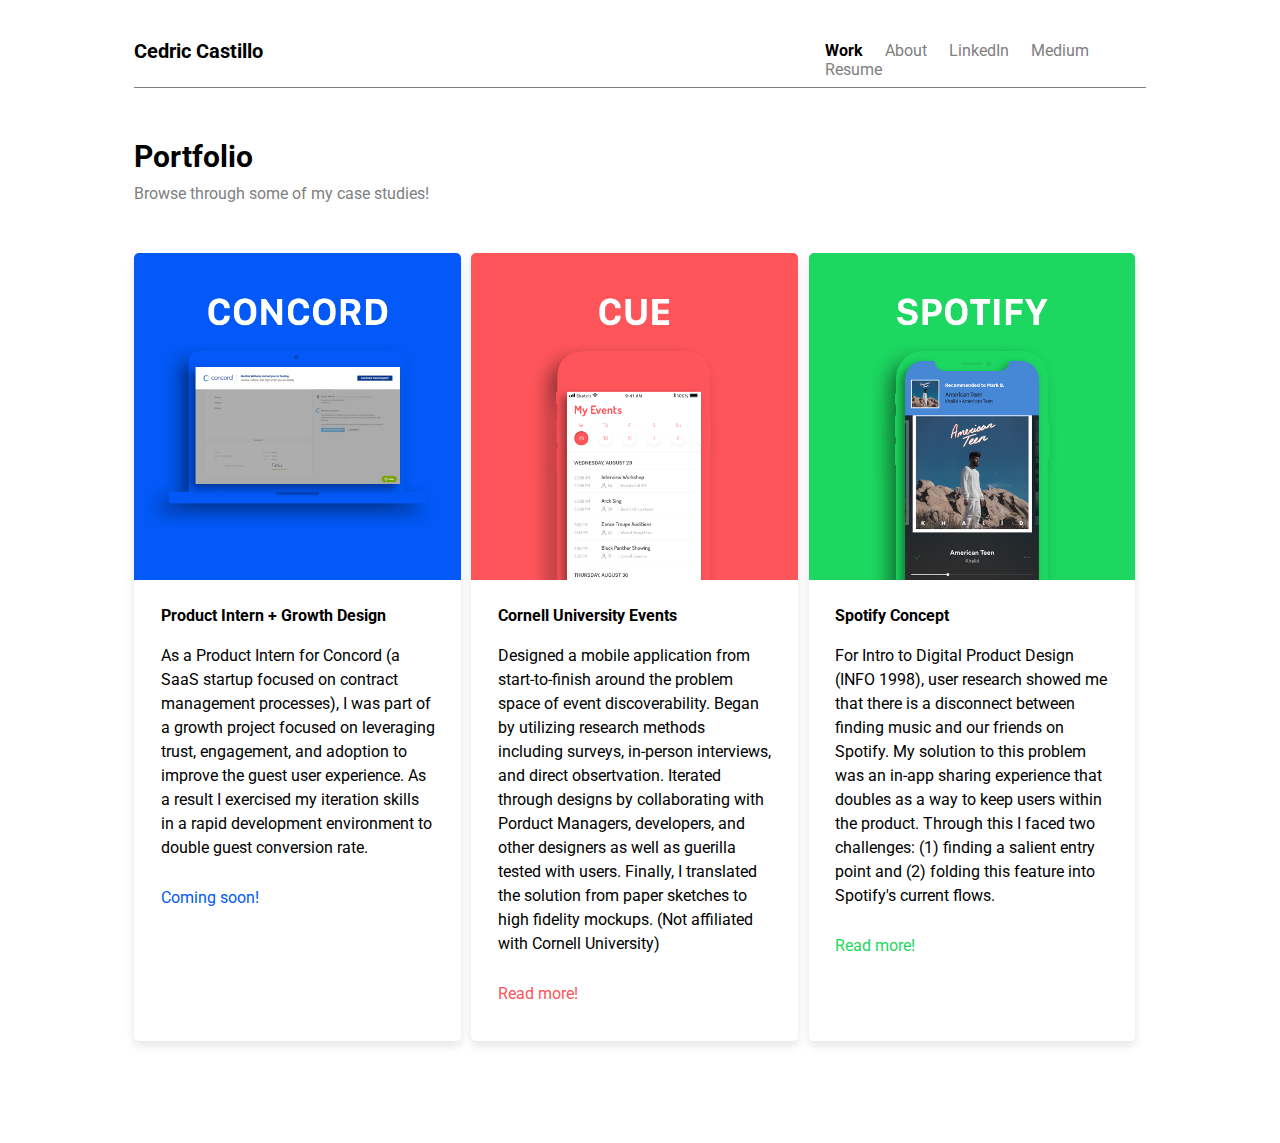
==== index.html @ e2ca4dd7 "yike" ====
<!DOCTYPE html>
<html>

<head>
  <meta charset="UTF-8" />
  <meta name="viewport" content="width=device-width, initial-scale=1" />

  <!-- embed google font -->
  <link href="https://fonts.googleapis.com/css?family=Roboto:300,400,500,700" rel="stylesheet">

  <link rel="stylesheet" type="text/css" href="styles/all.css" media="all" />

  <title> Cedric Castillo </title>
</head>

<body>

  <header>
    <!-- create a parent flex box -->
    <div id="header_container">
      <!-- child 1 of flex -->
      <h1 id="title"> Cedric Castillo </h1>
      <!-- child 2 of flex  -->
      <div id="menu_container">
        <nav id="menu">
          <ul>
            <li> <a href="index.html" class="active"> Work </a> </li>
            <li> <a href="about.html" class="static"> About </a> </li>
            <li> <a href="https://www.linkedin.com/in/cedriccastillo/" class="static"> LinkedIn </a> </li>
            <li> <a href="https://medium.com/@cedricast28" class="static"> Medium </a> </li>
            <li> <a href="https://www.dropbox.com/s/9nyjz7gur0vtwha/resume.pdf?dl=0" class="static"> Resume </a> </li>
          </ul>
        </nav>
      </div>
    </div>
  </header>

  <hr>


  <div class="page_content">

    <!-- page header -->
    <h2 class="page_title">Portfolio</h2>
    <h4 class="page_description">Browse through some of my case studies!</h4>

    <!-- container for three projects -->
    <div id="project_parent">

      <!-- Project 1: Concord -->
      <div class="project_child">
        <!-- the following image is mine -->
        <img class="project_img" alt="p_concord" src="images/p_concord.png" />

        <!-- title -->
        <p class="project_title">Product Intern + Growth Design</p>

        <!-- text -->
        <p class="project_description">
          As a Product Intern for Concord (a SaaS startup focused on contract management processes), I was part of a growth project focused on leveraging trust, engagement, and adoption to improve the guest user experience. As a result I exercised my iteration skills in a rapid development environment to double guest conversion rate.

        </p>
        <p class="project_link">
          <a class="concord_more"> Coming soon! </a>
        </p>

      </div>

      <!-- Project 2: Making Events at Cornell Discoverable -->
      <div class="project_child">
        <!-- the following image is mine -->
        <img class="project_img" alt="p_cue" src="images/p_cue.png" />

        <!-- title -->
        <p class="project_title">Cornell University Events</p>

        <!-- text -->
        <p class="project_description">
          Designed a mobile application from start-to-finish around the problem space of event discoverability. Began by utilizing research methods including surveys, in-person interviews, and direct obsertvation. Iterated through designs by collaborating with Porduct Managers, developers, and other designers as well as guerilla tested with users. Finally, I translated the solution from paper sketches to high fidelity mockups. (Not affiliated with Cornell University)
        </p>
        <p class="project_link">
          <a class="events_more" href="https://medium.com/cornell-design-tech-initiative/making-events-at-cornell-discoverable-2e23f2710c01"> Read more! </a>
        </p>

      </div>

      <!-- Project Two: Spotify Case Study -->
      <div class="project_child">
        <!-- the following image is mine -->
        <img class="project_img" alt="p_spotify" src="images/p_spotify.png" />

        <!-- title -->
        <p class="project_title">Spotify Concept</p>

        <!-- text -->
        <p class="project_description">
          For Intro to Digital Product Design (INFO 1998), user research showed me that there is a disconnect between finding music and our friends on Spotify. My solution to this problem was an in-app sharing experience that doubles as a way to keep users within the product. Through this I faced two challenges: (1) finding a salient entry point and (2) folding this feature into Spotify's current flows.
        </p>
        <p class="project_link">
          <a class="spotify_more" href="https://medium.com/@cedricast28/spotify-concept-recommendations-84031c6044de"> Read more! </a>
        </p>

      </div>

    </div>
  </div>
</body>
---- styles/all.css ----
/* general styling and classes*/
p, h1, h2, h3, h4, a, ul{
  font-family: 'Roboto', sans-serif;
  font-weight: 400;
}
p{
  line-height: 150%;
  font-weight: 400;
}

h1{
  margin-bottom: 5px;
}
h2{
  margin-top: 5%;
  margin-bottom: 1%;
  font-size: 30px;
  font-weight: 700;
}
h4{
  margin-top: 1%;
  margin-bottom: 5%;
  color: grey;
}
.page_content{
  margin-left: 10%;
  margin-right: 10%;
  width: 80%;
}

/* header styling */
header #header_container{
  width: 80%;
  margin-left: 10%;
  margin-right: 10%;
  margin-top: 2%;
  display: flex
}

header #title{
  flex: 2;
  font-size: 20px;
  font-weight: bold;
}

header #menu_container{
  flex: 1;
  float: left;
  margin-top: 16px;;
}

#menu {
  display: inline;
}

#menu ul {
  margin: 0;
  padding: 0;
  list-style: none;
}

#menu li {
  display: inline;
}

.active{
  color: black;
  font-weight: bold;
}

.static{
  color: grey;
}

#menu a{
  text-decoration: none;
  font-size: 16px;
  padding-left: 5%;
  padding-right: 1px;
}

#menu a:hover{
  color: #4A90E2;
}

hr{
  border: 0;
  height: 0;
  border-top: 1px solid grey;
  width: 80%;
  margin-left: 10%;
  margin-right: 10%;
}

/* index styling  */
#project_parent{
  display: flex;
  margin-bottom: 10%;
}

.project_child{
  flex: 1;
  margin-right: 1%;
  border-radius: 5px;
  box-shadow: 0px 5px 10px #E7E7E7;
}

.project_img{
  width: 100%;
  border-top-right-radius: 5px;
  border-top-left-radius: 5px;

}

p.project_title{
  font-size: 16px;
  font-weight: bold;
  color: black;
  padding-left: 8%;
  margin-top: 6%;
}

p.project_description{
  font-size: 16px;
  font-weight: normal;
  color: black;
  padding-left: 8%;
  padding-right: 8%;
  padding-bottom: 3%
}
p.project_link{
  font-size: 16px;
  font-weight: normal;
  color: #4A90E2;
  padding-left: 8%;
  padding-right: 8%;
  padding-bottom: 6%
}
.spotify_more{
  text-decoration: none;
  color: #1CD760;
}

.spotify_more:hover{
  text-decoration: none;
  color: black;
}
.events_more{
  text-decoration: none;
  color: #FD555A;
}
.events_more:hover{
  text-decoration: none;
  color: black;
}

.concord_more{
  text-decoration: none;
  color: #0259F7;
}

/* code styling */
.code_project{
  margin-bottom: 10%;
  box-shadow: 0px 5px 10px #E7E7E7;
  border-radius: 7.5px;
}
.code_img{
  width: 100%;
  border-top-right-radius: 7.5px;
  border-top-left-radius: 7.5px;
  margin-bottom: 0px;
  padding-bottom: 0px;
}
.code_details{
  display: flex;
  padding-bottom: 1.5%;
  padding-top: 0.75%;
}
.code_left{
  flex: 1;
}
.code_right{
  flex: 2;
  margin-right: 4%;
}
p.code_title{
  font-size: 20px;
  font-weight: bold;
  color: black;
  padding-left: 12%;
  margin-top: 4%;
}
p.code_toolbox{
  font-size: 16px;
  font-weight: bold;
  color: grey;
  padding-left: 12%;
}
ul.code_tools{
  padding-left: 16%;
  line-height: 140%;
}
p.code_description{
  margin-top: 2%;
  line-height: 160%;
}

/* about styling */
/* .about{
  width: 60%;
  margin-left: 20%;
  margin-right: 20%;
} */

.aboutLast{
  width: 70%;
}

#contact_form{
  width: 70%;
  margin-left: 15%;
  margin-left: 15%;
  margin-bottom: 10%;
}

.contact_subheading{
  margin-bottom: 1%;
  margin-top: 4%;
}

#contact_name, #contact_email{
  width: 100%;
  height: 20px;
}

#contact_details{
  width: 100%;
  height: 20px;
  overflow-y: scroll;
}

input[type="submit"]{
  font-family: 'Roboto', sans-serif;
  font-size: 16px;
  color: #4A90E2;
  font-weight: bold;
}

#contact_button{
  margin-top: 4%;
  height: 40px;
  width: 50%;
  border-radius: 100px;
  border: 2px solid #4A90E2;
  background-color: white;
}

#contact_button:hover, #contact_button:active{
  background-color:  #4A90E2;
  transition-duration: 0.4s;
  color: white
}

#about_header{
  width: 100%;
  box-shadow: 0px 5px 10px #E7E7E7;
  margin-top: 10.9%;
}

.about_parent{
  display: flex;
  width: 70%;
  margin-left: 15%;
}

#about_left{
  flex: 1;
}

#about_right{
  flex: 4;
  margin-left: 5%;
}

/* response styling  */
#response{
  font-size: 20px
}

span.echoed{
  font-size: 24px;
  font-weight: bold;
  color: #4A90E2;
}
span.echoedLess{
  font-size: 24px;
  font-weight: normal;
  color: #4A90E2;
}
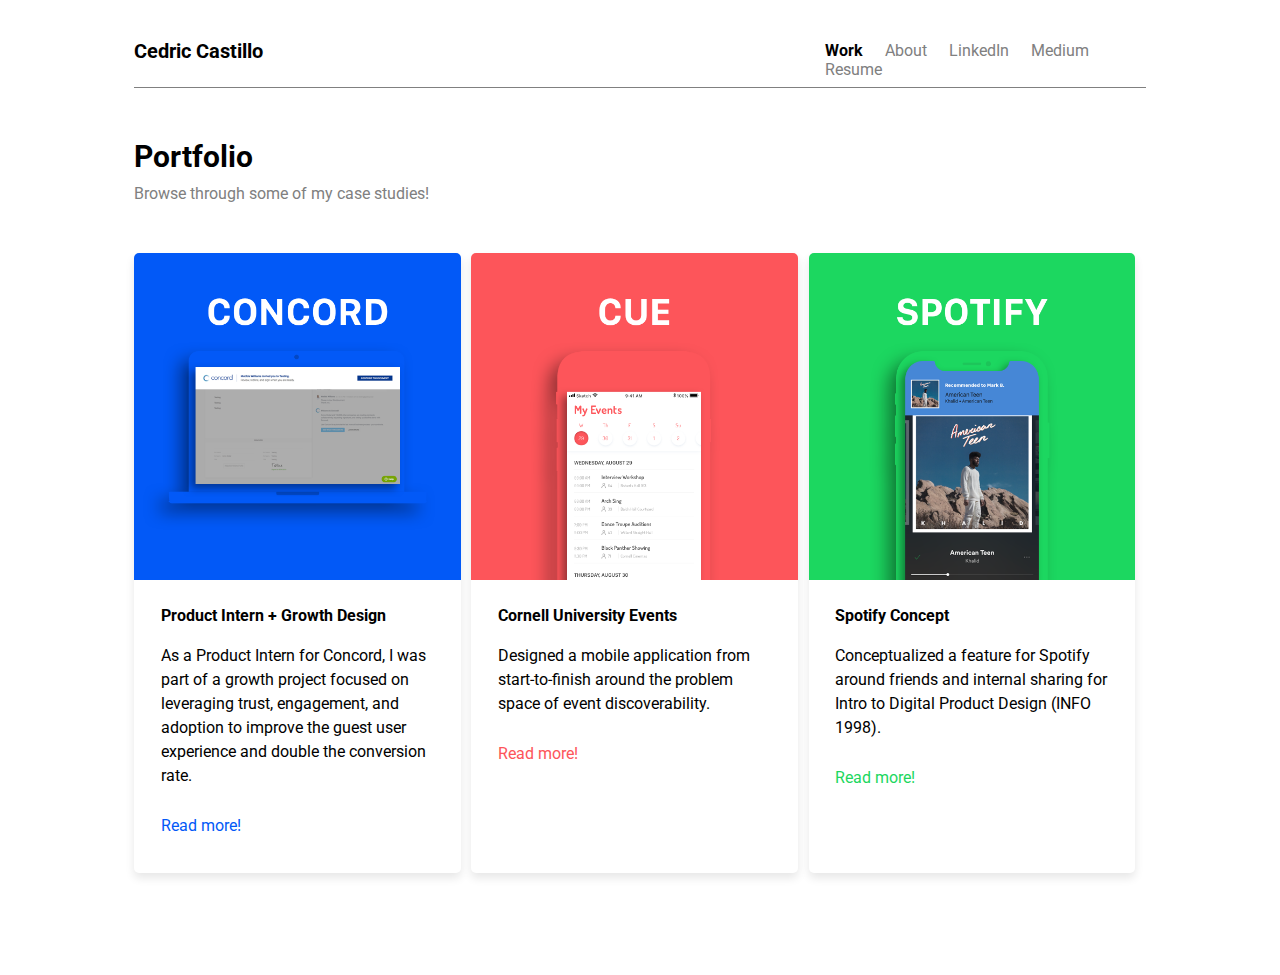
==== commit 50aff5e4: "link" ====
--- a/index.html
+++ b/index.html
@@ -57,11 +57,11 @@
 
         <!-- text -->
         <p class="project_description">
-          As a Product Intern for Concord (a SaaS startup focused on contract management processes), I was part of a growth project focused on leveraging trust, engagement, and adoption to improve the guest user experience. As a result I exercised my iteration skills in a rapid development environment to double guest conversion rate.
+          As a Product Intern for Concord, I was part of a growth project focused on leveraging trust, engagement, and adoption to improve the guest user experience and double the conversion rate.
 
         </p>
         <p class="project_link">
-          <a class="concord_more"> Coming soon! </a>
+          <a class="concord_more" href="https://www.dropbox.com/s/vwyu17xsdgo4e7a/long.pdf?dl=0"> Read more! </a>
         </p>
 
       </div>
@@ -76,7 +76,7 @@
 
         <!-- text -->
         <p class="project_description">
-          Designed a mobile application from start-to-finish around the problem space of event discoverability. Began by utilizing research methods including surveys, in-person interviews, and direct obsertvation. Iterated through designs by collaborating with Porduct Managers, developers, and other designers as well as guerilla tested with users. Finally, I translated the solution from paper sketches to high fidelity mockups. (Not affiliated with Cornell University)
+          Designed a mobile application from start-to-finish around the problem space of event discoverability.
         </p>
         <p class="project_link">
           <a class="events_more" href="https://medium.com/cornell-design-tech-initiative/making-events-at-cornell-discoverable-2e23f2710c01"> Read more! </a>
@@ -94,7 +94,7 @@
 
         <!-- text -->
         <p class="project_description">
-          For Intro to Digital Product Design (INFO 1998), user research showed me that there is a disconnect between finding music and our friends on Spotify. My solution to this problem was an in-app sharing experience that doubles as a way to keep users within the product. Through this I faced two challenges: (1) finding a salient entry point and (2) folding this feature into Spotify's current flows.
+          Conceptualized a feature for Spotify around friends and internal sharing for Intro to Digital Product Design (INFO 1998).
         </p>
         <p class="project_link">
           <a class="spotify_more" href="https://medium.com/@cedricast28/spotify-concept-recommendations-84031c6044de"> Read more! </a>
--- a/styles/all.css
+++ b/styles/all.css
@@ -158,6 +158,10 @@
   text-decoration: none;
   color: #0259F7;
 }
+.concord_more:hover{
+  text-decoration: none;
+  color: black;
+}
 
 /* code styling */
 .code_project{
@@ -275,7 +279,7 @@
 }
 
 #about_left{
-  flex: 1;
+  flex: 1.55;
 }
 
 #about_right{
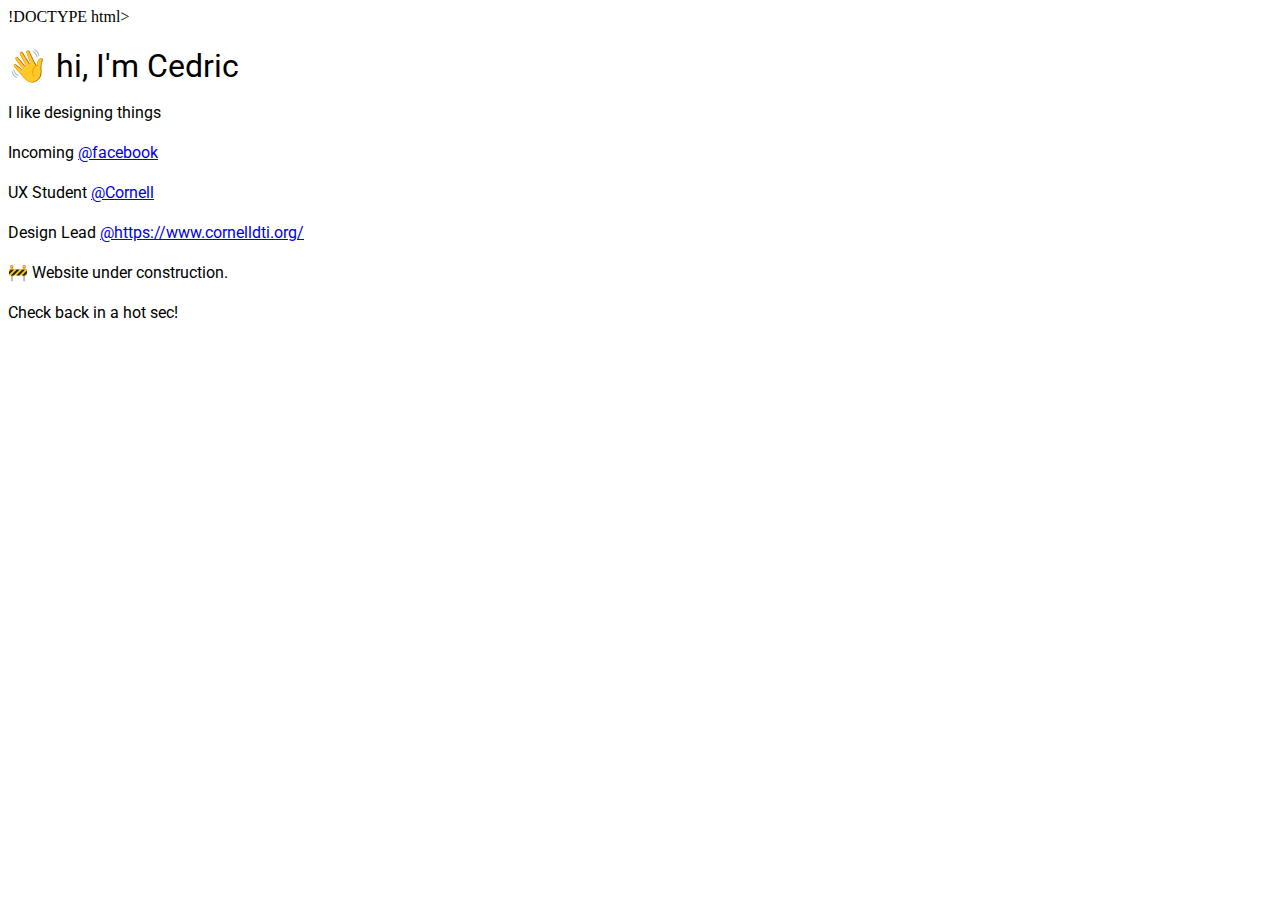
==== commit 33bf4d3f: "construction update" ====
--- a/index.html
+++ b/index.html
@@ -1,4 +1,4 @@
-<!DOCTYPE html>
+!DOCTYPE html>
 <html>
 
 <head>
@@ -15,93 +15,28 @@
 
 <body>
 
-  <header>
-    <!-- create a parent flex box -->
-    <div id="header_container">
-      <!-- child 1 of flex -->
-      <h1 id="title"> Cedric Castillo </h1>
-      <!-- child 2 of flex  -->
-      <div id="menu_container">
-        <nav id="menu">
-          <ul>
-            <li> <a href="index.html" class="active"> Work </a> </li>
-            <li> <a href="about.html" class="static"> About </a> </li>
-            <li> <a href="https://www.linkedin.com/in/cedriccastillo/" class="static"> LinkedIn </a> </li>
-            <li> <a href="https://medium.com/@cedricast28" class="static"> Medium </a> </li>
-            <li> <a href="https://www.dropbox.com/s/9nyjz7gur0vtwha/resume.pdf?dl=0" class="static"> Resume </a> </li>
-          </ul>
-        </nav>
-      </div>
-    </div>
-  </header>
+<!-- create a center container -->
+  <div id="container_main">
 
-  <hr>
+    <!-- title -->
+    <h1> 👋 hi, I'm Cedric </h1>
 
+    <!-- subtitle -->
+    <p> I like designing things </p>
 
-  <div class="page_content">
+    <!-- experience -->
+    <p> Incoming <a href="https://facebook.design/"> @facebook </a> </p>
+    <p> UX Student <a href="https://infosci.cornell.edu/"> @Cornell </a> </p>
+    <p> Design Lead <a href="https://infosci.cornell.edu/"> @https://www.cornelldti.org/ </a> </p>
 
-    <!-- page header -->
-    <h2 class="page_title">Portfolio</h2>
-    <h4 class="page_description">Browse through some of my case studies!</h4>
+    <!-- links -->
 
-    <!-- container for three projects -->
-    <div id="project_parent">
+  </div>
 
-      <!-- Project 1: Concord -->
-      <div class="project_child">
-        <!-- the following image is mine -->
-        <img class="project_img" alt="p_concord" src="images/p_concord.png" />
+<!-- create footer text -->
+  <div id="container_sub">
+    <!-- copy -->
+    <p> 🚧 Website under construction. </p>
+    <p> Check back in a hot sec! </p>
 
-        <!-- title -->
-        <p class="project_title">Product Intern + Growth Design</p>
-
-        <!-- text -->
-        <p class="project_description">
-          As a Product Intern for Concord, I was part of a growth project focused on leveraging trust, engagement, and adoption to improve the guest user experience and double the conversion rate.
-
-        </p>
-        <p class="project_link">
-          <a class="concord_more" href="https://www.dropbox.com/s/vwyu17xsdgo4e7a/long.pdf?dl=0"> Read more! </a>
-        </p>
-
-      </div>
-
-      <!-- Project 2: Making Events at Cornell Discoverable -->
-      <div class="project_child">
-        <!-- the following image is mine -->
-        <img class="project_img" alt="p_cue" src="images/p_cue.png" />
-
-        <!-- title -->
-        <p class="project_title">Cornell University Events</p>
-
-        <!-- text -->
-        <p class="project_description">
-          Designed a mobile application from start-to-finish around the problem space of event discoverability.
-        </p>
-        <p class="project_link">
-          <a class="events_more" href="https://medium.com/cornell-design-tech-initiative/making-events-at-cornell-discoverable-2e23f2710c01"> Read more! </a>
-        </p>
-
-      </div>
-
-      <!-- Project Two: Spotify Case Study -->
-      <div class="project_child">
-        <!-- the following image is mine -->
-        <img class="project_img" alt="p_spotify" src="images/p_spotify.png" />
-
-        <!-- title -->
-        <p class="project_title">Spotify Concept</p>
-
-        <!-- text -->
-        <p class="project_description">
-          Conceptualized a feature for Spotify around friends and internal sharing for Intro to Digital Product Design (INFO 1998).
-        </p>
-        <p class="project_link">
-          <a class="spotify_more" href="https://medium.com/@cedricast28/spotify-concept-recommendations-84031c6044de"> Read more! </a>
-        </p>
-
-      </div>
-
-    </div>
   </div>
-</body>
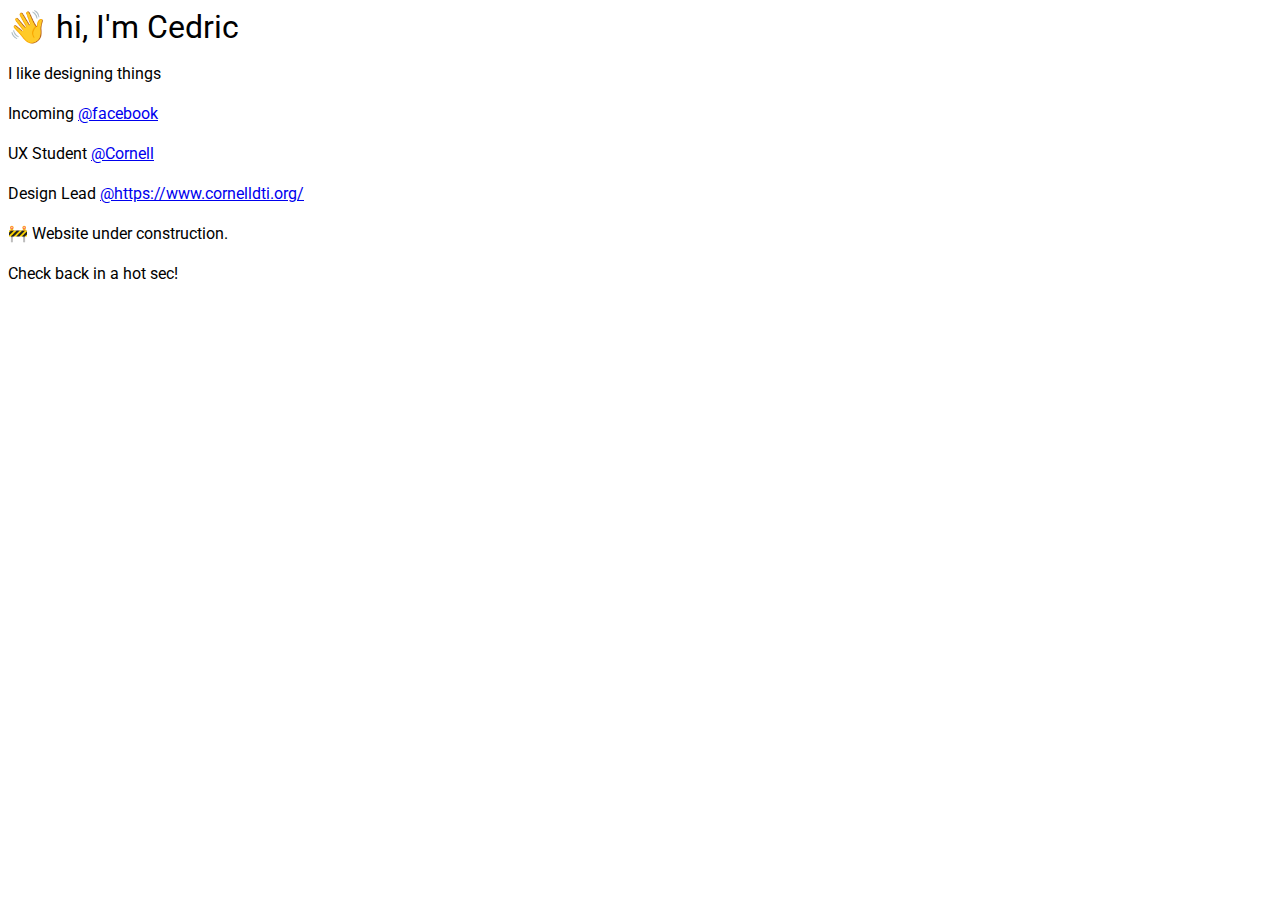
==== commit 7aa70f3e: "styling" ====
--- a/index.html
+++ b/index.html
@@ -1,4 +1,3 @@
-!DOCTYPE html>
 <html>
 
 <head>
@@ -30,7 +29,6 @@
     <p> Design Lead <a href="https://infosci.cornell.edu/"> @https://www.cornelldti.org/ </a> </p>
 
     <!-- links -->
-
   </div>
 
 <!-- create footer text -->
